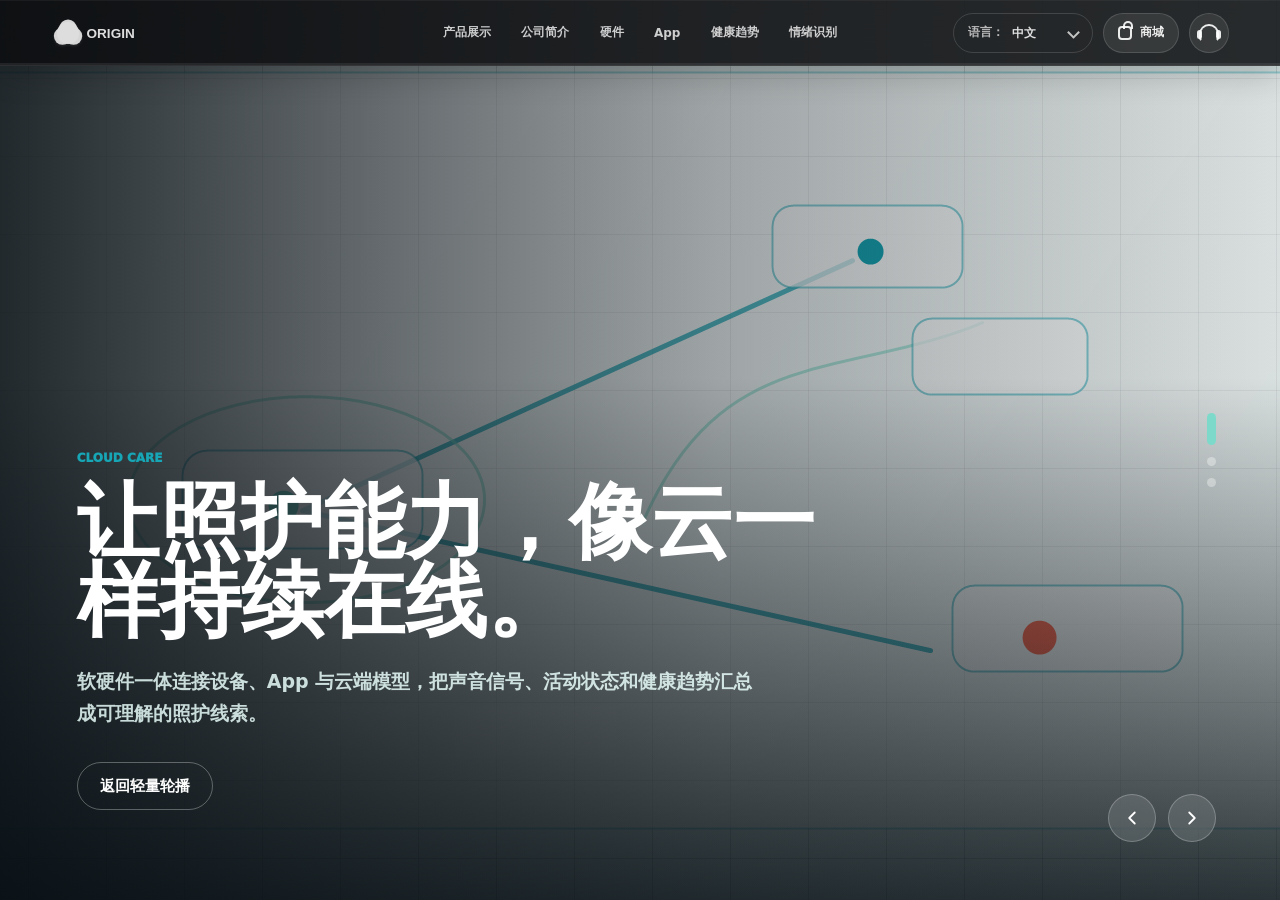
==== brand-stories.html @ 1ee8789a "Update preview homepage design" ====
<!doctype html>
<html lang="zh-CN">
  <head>
    <meta charset="utf-8" />
    <meta name="viewport" content="width=device-width, initial-scale=1" />
    <title>ORIGIN 品牌故事沉浸式轮播</title>
    <link rel="icon" href="./assets/origin-logo-mark.png" />
    <link rel="stylesheet" href="./origin-ai-care.css" />
  </head>
  <body class="immersive-page">
    <header class="site-header" aria-label="官网主导航">
      <a class="brand" href="./index.html" aria-label="ORIGIN 首页">
        <img src="./assets/origin-brand-adaptive.svg" alt="ORIGIN" />
      </a>

      <nav class="main-nav" aria-label="首页内容导航">
        <a href="./index.html#hero">产品展示</a>
        <a href="./index.html#company">公司简介</a>
        <a href="./index.html#hardware">硬件</a>
        <a href="./index.html#app">App</a>
        <a href="./index.html#health">健康趋势</a>
        <a href="./index.html#emotion">情绪识别</a>
      </nav>

      <div class="header-actions">
        <label class="language-select">
          <span>语言：</span>
          <select aria-label="语言切换">
            <option selected>中文</option>
            <option>English</option>
            <option>繁體</option>
          </select>
        </label>
        <a class="shop-link" href="./shop.html">
          <span class="bag-icon" aria-hidden="true"></span>
          商城
        </a>
        <a class="support-link" href="./support.html" aria-label="客服">
          <span class="headset-icon" aria-hidden="true"></span>
        </a>
      </div>

      <div class="scroll-progress" aria-hidden="true">
        <span id="scrollProgress"></span>
      </div>
    </header>

    <main class="immersive-carousel-page">
      <section class="immersive-carousel" aria-label="品牌故事大图沉浸式轮播">
        <div class="immersive-carousel-track" id="immersiveCarouselTrack">
          <article class="immersive-slide" id="cloud">
            <img src="./assets/origin-company-carousel-cloud.png" alt="ORIGIN 云端照护能力大图展示" />
            <div class="immersive-copy">
              <p class="eyebrow">Cloud Care</p>
              <h1>让照护能力，像云一样持续在线。</h1>
              <p>
                软硬件一体连接设备、App 与云端模型，把声音信号、活动状态和健康趋势汇总成可理解的照护线索。
              </p>
              <a class="line-button dark" href="./index.html#company">返回轻量轮播</a>
            </div>
          </article>

          <article class="immersive-slide" id="companion">
            <img src="./assets/origin-company-carousel-companion.png" alt="ORIGIN 长期陪伴场景大图展示" />
            <div class="immersive-copy">
              <p class="eyebrow">Companion</p>
              <h1>把每一次陪伴，沉淀成成长记录。</h1>
              <p>
                从成长阶段、情绪变化到家庭照护节奏，ORIGIN 将碎片化日常整理成更温柔、更可回看的故事。
              </p>
              <a class="line-button dark" href="./index.html#company">返回轻量轮播</a>
            </div>
          </article>

          <article class="immersive-slide" id="geofence">
            <img src="./assets/origin-company-carousel-geofence.png" alt="ORIGIN 电子围栏与位置守护大图展示" />
            <div class="immersive-copy">
              <p class="eyebrow">Location Guard</p>
              <h1>用电子围栏，守住每一次自由活动。</h1>
              <p>
                定位、围栏、状态展示和轨迹记录共同工作，让户外活动不只被看见，也能在需要时被及时提醒。
              </p>
              <a class="line-button dark" href="./index.html#company">返回轻量轮播</a>
            </div>
          </article>
        </div>

        <div class="immersive-carousel-controls" aria-label="沉浸式轮播控制">
          <button type="button" id="immersiveCarouselPrev" aria-label="上一张">
            <svg viewBox="0 0 24 24" aria-hidden="true"><path d="m15 18-6-6 6-6" /></svg>
          </button>
          <button type="button" id="immersiveCarouselNext" aria-label="下一张">
            <svg viewBox="0 0 24 24" aria-hidden="true"><path d="m9 6 6 6-6 6" /></svg>
          </button>
        </div>

        <div class="immersive-carousel-dots" id="immersiveCarouselDots" aria-label="轮播页码"></div>
      </section>
    </main>

    <script>
      const progress = document.getElementById("scrollProgress");
      const siteHeader = document.querySelector(".site-header");
      const immersiveTrack = document.getElementById("immersiveCarouselTrack");
      const immersivePrev = document.getElementById("immersiveCarouselPrev");
      const immersiveNext = document.getElementById("immersiveCarouselNext");
      const immersiveDots = document.getElementById("immersiveCarouselDots");

      const updateProgress = () => {
        const max = document.documentElement.scrollHeight - window.innerHeight;
        const ratio = max > 0 ? window.scrollY / max : 0;
        progress.style.transform = `scaleX(${Math.min(1, Math.max(0, ratio))})`;
        siteHeader.classList.toggle("is-scrolled", window.scrollY > 24);
      };

      window.addEventListener("scroll", updateProgress, { passive: true });
      window.addEventListener("resize", updateProgress);
      updateProgress();

      if (immersiveTrack && immersivePrev && immersiveNext && immersiveDots) {
        const slides = [...immersiveTrack.querySelectorAll(".immersive-slide")];
        let activeSlide = 0;

        const dots = slides.map((slide, index) => {
          const dot = document.createElement("button");
          dot.type = "button";
          dot.setAttribute("aria-label", slide.querySelector("h1").textContent);
          dot.addEventListener("click", () => {
            activeSlide = index;
            updateImmersiveCarousel();
          });
          immersiveDots.appendChild(dot);
          return dot;
        });

        const updateImmersiveCarousel = () => {
          immersiveTrack.style.transform = `translateX(${-activeSlide * 100}%)`;
          dots.forEach((dot, index) => {
            dot.toggleAttribute("aria-current", index === activeSlide);
          });
        };

        immersivePrev.addEventListener("click", () => {
          activeSlide = (activeSlide - 1 + slides.length) % slides.length;
          updateImmersiveCarousel();
        });

        immersiveNext.addEventListener("click", () => {
          activeSlide = (activeSlide + 1) % slides.length;
          updateImmersiveCarousel();
        });

        window.setInterval(() => {
          activeSlide = (activeSlide + 1) % slides.length;
          updateImmersiveCarousel();
        }, 6200);

        updateImmersiveCarousel();
      }
    </script>
  </body>
</html>
---- origin-ai-care.css ----
:root {
  --ink: #11181d;
  --ink-2: #24323a;
  --paper: #f6f7f4;
  --white: #ffffff;
  --mist: #e8f4f2;
  --aqua: #17a6b5;
  --mint: #7ddacb;
  --leaf: #6d8f64;
  --coral: #ff6f57;
  --amber: #efbd5d;
  --line: rgba(17, 24, 29, 0.12);
  --line-strong: rgba(17, 24, 29, 0.2);
  --shadow: 0 26px 80px rgba(14, 24, 29, 0.18);
  --max: 1240px;
  color: var(--ink);
  font-family:
    Inter, "PingFang SC", "Microsoft YaHei", "Noto Sans CJK SC", system-ui,
    -apple-system, BlinkMacSystemFont, "Segoe UI", sans-serif;
}

* {
  box-sizing: border-box;
}

html {
  scroll-behavior: smooth;
}

body {
  background: var(--paper);
  letter-spacing: 0;
  margin: 0;
}

img,
video {
  display: block;
  max-width: 100%;
}

a {
  color: inherit;
  text-decoration: none;
}

button,
select {
  font: inherit;
}

h1,
h2,
h3,
p {
  margin: 0;
}

p,
span,
strong,
a,
b,
label {
  overflow-wrap: anywhere;
}

.site-header {
  align-items: center;
  backdrop-filter: blur(18px) saturate(1.12);
  background: rgba(12, 13, 16, 0.86);
  border-bottom: 1px solid rgba(255, 255, 255, 0.12);
  border-radius: 0;
  box-shadow:
    0 10px 30px rgba(0, 0, 0, 0.18),
    inset 0 1px 0 rgba(255, 255, 255, 0.05);
  display: grid;
  gap: 24px;
  grid-template-columns: minmax(150px, 0.72fr) auto minmax(220px, 0.72fr);
  left: 0;
  min-height: 66px;
  padding: 10px clamp(28px, 4vw, 72px);
  position: fixed;
  right: 0;
  top: 0;
  transition:
    background 420ms cubic-bezier(0.22, 1, 0.36, 1),
    border-color 420ms cubic-bezier(0.22, 1, 0.36, 1),
    box-shadow 420ms cubic-bezier(0.22, 1, 0.36, 1),
    transform 420ms cubic-bezier(0.22, 1, 0.36, 1);
  z-index: 100;
}

.site-header.is-scrolled {
  background: rgba(11, 12, 15, 0.94);
  border-color: rgba(255, 255, 255, 0.16);
  box-shadow:
    0 14px 36px rgba(0, 0, 0, 0.24),
    inset 0 1px 0 rgba(255, 255, 255, 0.07);
}

.brand {
  align-items: center;
  display: flex;
  gap: 12px;
  min-width: 146px;
}

.brand img {
  filter: brightness(0) invert(1);
  height: 32px;
  object-fit: contain;
  opacity: 0.86;
  width: 118px;
}

.main-nav {
  align-items: center;
  display: flex;
  gap: clamp(12px, 1.9vw, 26px);
  justify-content: center;
}

.main-nav a {
  align-items: center;
  border: 1px solid transparent;
  border-radius: 999px;
  color: rgba(255, 255, 255, 0.78);
  display: inline-flex;
  font-size: 12px;
  font-weight: 620;
  justify-content: center;
  min-height: 40px;
  padding: 10px 2px;
  position: relative;
  transform-origin: center;
  transition:
    color 360ms cubic-bezier(0.22, 1, 0.36, 1),
    transform 420ms cubic-bezier(0.22, 1, 0.36, 1),
    background 420ms cubic-bezier(0.22, 1, 0.36, 1);
  white-space: nowrap;
}

.main-nav a::after {
  background: linear-gradient(90deg, transparent, rgba(255, 255, 255, 0.72), rgba(125, 218, 203, 0.86), transparent);
  border-radius: 999px;
  bottom: 2px;
  content: "";
  height: 2px;
  left: 0;
  opacity: 0;
  position: absolute;
  right: 0;
  transform: scaleX(0);
  transform-origin: center;
  transition:
    transform 420ms cubic-bezier(0.22, 1, 0.36, 1) 80ms,
    opacity 300ms ease 80ms;
}

.main-nav a:hover,
.main-nav a:focus-visible {
  background: transparent;
  color: rgba(255, 255, 255, 0.96);
  transform: translateY(-1px) scale(1.04);
}

.main-nav a:hover::after,
.main-nav a:focus-visible::after {
  opacity: 1;
  transform: scaleX(1);
}

.header-actions {
  align-items: center;
  display: flex;
  gap: 10px;
  justify-content: end;
}

.language-select {
  align-items: center;
  border: 1px solid rgba(255, 255, 255, 0.14);
  border-radius: 999px;
  display: flex;
  gap: 8px;
  min-height: 40px;
  padding: 0 30px 0 14px;
  position: relative;
}

.language-select::after {
  border-bottom: 2px solid rgba(255, 255, 255, 0.72);
  border-right: 2px solid rgba(255, 255, 255, 0.72);
  content: "";
  height: 7px;
  pointer-events: none;
  position: absolute;
  right: 14px;
  top: 14px;
  transform: rotate(45deg);
  width: 7px;
}

.language-select span {
  color: rgba(255, 255, 255, 0.68);
  font-size: 12px;
  font-weight: 620;
}

.language-select select {
  appearance: none;
  background: transparent;
  border: 0;
  color: rgba(255, 255, 255, 0.86);
  cursor: pointer;
  font-size: 12px;
  font-weight: 620;
  outline: none;
}

.shop-link,
.support-link {
  align-items: center;
  background: rgba(255, 255, 255, 0.08);
  border: 1px solid rgba(255, 255, 255, 0.14);
  border-radius: 999px;
  color: rgba(255, 255, 255, 0.9);
  display: inline-flex;
  font-size: 12px;
  font-weight: 620;
  gap: 8px;
  justify-content: center;
  min-height: 40px;
  padding: 10px 14px;
  transition:
    transform 360ms cubic-bezier(0.22, 1, 0.36, 1),
    box-shadow 360ms cubic-bezier(0.22, 1, 0.36, 1),
    border-color 360ms cubic-bezier(0.22, 1, 0.36, 1);
}

.support-link {
  background: rgba(255, 255, 255, 0.08);
  border-color: rgba(255, 255, 255, 0.14);
  color: rgba(255, 255, 255, 0.9);
  padding: 0;
  width: 40px;
}

.shop-link:hover,
.support-link:hover,
.shop-link:focus-visible,
.support-link:focus-visible {
  box-shadow: 0 12px 28px rgba(23, 166, 181, 0.18);
  transform: translateY(-1px) scale(1.025);
}

.bag-icon,
.headset-icon {
  display: inline-block;
  position: relative;
}

.bag-icon {
  border: 2px solid currentColor;
  border-radius: 4px;
  height: 14px;
  width: 14px;
}

.bag-icon::before {
  border: 2px solid currentColor;
  border-bottom: 0;
  border-radius: 8px 8px 0 0;
  content: "";
  height: 6px;
  left: 3px;
  position: absolute;
  top: -7px;
  width: 6px;
}

.headset-icon {
  border: 2px solid currentColor;
  border-bottom-color: transparent;
  border-radius: 18px 18px 8px 8px;
  height: 18px;
  width: 20px;
}

.headset-icon::before,
.headset-icon::after {
  background: currentColor;
  border-radius: 4px;
  bottom: 1px;
  content: "";
  height: 9px;
  position: absolute;
  width: 5px;
}

.headset-icon::before {
  left: -4px;
}

.headset-icon::after {
  right: -4px;
}

.scroll-progress {
  background: rgba(255, 255, 255, 0.08);
  bottom: 0;
  height: 2px;
  left: 0;
  overflow: hidden;
  position: absolute;
  right: 0;
}

.scroll-progress span {
  background: linear-gradient(90deg, var(--aqua), var(--mint), var(--coral));
  display: block;
  height: 100%;
  transform: scaleX(0);
  transform-origin: left center;
  width: 100%;
}

.hero-section {
  align-items: end;
  background: #071116;
  color: #fff;
  display: grid;
  min-height: 100svh;
  overflow: hidden;
  padding: 138px 48px 54px;
  position: relative;
}

.hero-media {
  height: 100%;
  inset: 0;
  object-fit: cover;
  opacity: 0.76;
  pointer-events: none;
  position: absolute;
  width: 100%;
}

.hero-shade {
  background:
    linear-gradient(90deg, rgba(5, 13, 18, 0.94), rgba(5, 13, 18, 0.62) 44%, rgba(5, 13, 18, 0.2)),
    linear-gradient(0deg, rgba(5, 13, 18, 0.9), rgba(5, 13, 18, 0.08) 54%);
  inset: 0;
  position: absolute;
}

.tech-grid {
  background:
    linear-gradient(rgba(125, 218, 203, 0.08) 1px, transparent 1px),
    linear-gradient(90deg, rgba(125, 218, 203, 0.08) 1px, transparent 1px);
  background-size: 54px 54px;
  inset: 0;
  mask-image: linear-gradient(90deg, #000, transparent 72%);
  position: absolute;
}

.hero-content {
  max-width: 920px;
  position: relative;
  z-index: 2;
}

.hero-logo-preview {
  height: auto;
  margin-bottom: 26px;
  opacity: 0.94;
  width: min(260px, 48vw);
}

.eyebrow {
  color: var(--aqua);
  font-size: 12px;
  font-weight: 950;
  letter-spacing: 0;
  line-height: 1.2;
  margin-bottom: 18px;
  text-transform: uppercase;
}

.hero-content h1,
.section-copy h2,
.section-head h2 {
  font-size: 68px;
  font-weight: 950;
  letter-spacing: 0;
  line-height: 0.98;
}

.hero-statement-only {
  max-width: 920px;
}

.hero-title {
  display: grid;
  gap: 16px;
}

.hero-title-main,
.hero-title-sub {
  display: block;
}

.hero-title-sub {
  color: rgba(255, 255, 255, 0.9);
  font-size: clamp(42px, 4.8vw, 56px);
  font-weight: 900;
  line-height: 1.04;
  max-width: 820px;
}

.hero-care-elements {
  aspect-ratio: 1;
  position: absolute;
  right: clamp(36px, 8vw, 118px);
  top: 19vh;
  width: min(36vw, 440px);
  z-index: 2;
}

.orbit-device {
  height: 100%;
  position: relative;
  width: 100%;
}

.orbit-ring {
  border: 1px solid rgba(125, 218, 203, 0.34);
  border-radius: 50%;
  inset: 12%;
  position: absolute;
}

.ring-one {
  box-shadow:
    0 0 34px rgba(23, 166, 181, 0.22),
    inset 0 0 34px rgba(23, 166, 181, 0.08);
}

.ring-two {
  border-color: rgba(255, 255, 255, 0.22);
  inset: 27%;
}

.device-core {
  background:
    linear-gradient(145deg, rgba(255, 255, 255, 0.26), rgba(255, 255, 255, 0.04)),
    rgba(6, 17, 20, 0.68);
  border: 1px solid rgba(125, 218, 203, 0.36);
  border-radius: 22px;
  box-shadow: 0 28px 76px rgba(0, 0, 0, 0.34);
  height: 118px;
  left: 50%;
  position: absolute;
  top: 50%;
  transform: translate(-50%, -50%) rotate(-10deg);
  width: 74px;
}

.device-core::before {
  background: var(--mint);
  border-radius: 999px;
  content: "";
  height: 34px;
  left: 50%;
  position: absolute;
  top: 18px;
  transform: translateX(-50%);
  width: 8px;
}

.device-core::after {
  background: rgba(255, 255, 255, 0.78);
  border-radius: 999px;
  bottom: 20px;
  content: "";
  height: 9px;
  left: 50%;
  position: absolute;
  transform: translateX(-50%);
  width: 34px;
}

.signal-dot {
  background: var(--mint);
  border-radius: 50%;
  box-shadow: 0 0 26px rgba(125, 218, 203, 0.68);
  height: 10px;
  position: absolute;
  width: 10px;
}

.dot-a {
  left: 22%;
  top: 26%;
}

.dot-b {
  right: 18%;
  top: 38%;
}

.dot-c {
  bottom: 22%;
  left: 46%;
}

.care-chip {
  backdrop-filter: blur(16px);
  background: rgba(8, 20, 26, 0.58);
  border: 1px solid rgba(125, 218, 203, 0.24);
  border-radius: 8px;
  box-shadow: 0 22px 52px rgba(0, 0, 0, 0.22);
  display: grid;
  gap: 6px;
  min-width: 138px;
  padding: 14px 16px;
  position: absolute;
}

.care-chip span {
  color: rgba(234, 255, 251, 0.68);
  font-size: 12px;
  font-weight: 850;
}

.care-chip strong {
  color: #fff;
  font-size: 18px;
  line-height: 1.1;
}

.chip-voice {
  left: 0;
  top: 14%;
}

.chip-health {
  right: 0;
  top: 50%;
}

.chip-guard {
  bottom: 9%;
  left: 17%;
}

.hero-statement {
  color: rgba(255, 255, 255, 0.86);
  font-size: 22px;
  font-weight: 650;
  line-height: 1.52;
  margin-top: 26px;
  max-width: 720px;
}

.hero-actions,
.button-row,
.section-actions {
  align-items: center;
  display: flex;
  flex-wrap: wrap;
  gap: 12px;
}

.hero-actions {
  margin-top: 34px;
}

.primary-button,
.ghost-button,
.line-button {
  align-items: center;
  border-radius: 999px;
  display: inline-flex;
  font-size: 15px;
  font-weight: 880;
  justify-content: center;
  min-height: 48px;
  padding: 13px 22px;
}

.primary-button {
  background: var(--aqua);
  border: 1px solid var(--aqua);
  color: #061114;
}

.primary-button.light {
  background: var(--ink);
  border-color: var(--ink);
  color: #fff;
}

.ghost-button {
  background: rgba(255, 255, 255, 0.08);
  border: 1px solid rgba(255, 255, 255, 0.26);
  color: #fff;
}

.line-button {
  background: #fff;
  border: 1px solid var(--line-strong);
  color: var(--ink);
}

.line-button.dark {
  background: transparent;
  border-color: rgba(255, 255, 255, 0.3);
  color: #fff;
}

.signal-console {
  background: rgba(9, 22, 28, 0.66);
  border: 1px solid rgba(125, 218, 203, 0.28);
  border-radius: 8px;
  bottom: 58px;
  box-shadow: 0 26px 80px rgba(0, 0, 0, 0.36);
  color: #eafffb;
  display: grid;
  gap: 12px;
  padding: 18px;
  position: absolute;
  right: 48px;
  width: 312px;
  z-index: 2;
}

.console-header,
.console-row {
  align-items: center;
  display: flex;
  justify-content: space-between;
}

.console-header {
  border-bottom: 1px solid rgba(255, 255, 255, 0.14);
  padding-bottom: 12px;
}

.console-header span,
.console-row span {
  color: rgba(234, 255, 251, 0.72);
  font-size: 13px;
  font-weight: 780;
}

.console-header strong {
  color: var(--mint);
  font-size: 14px;
  text-transform: uppercase;
}

.console-row b {
  color: #fff;
  font-size: 15px;
}

.page-band {
  overflow: hidden;
  padding: 112px 48px;
  position: relative;
  scroll-margin-top: 76px;
}

.company-section,
.app-section,
.emotion-section {
  align-items: center;
  display: grid;
  gap: 64px;
  grid-template-columns: minmax(320px, 0.9fr) minmax(420px, 1.1fr);
}

.company-section {
  background: #f5f6f2;
}

.section-copy {
  max-width: 610px;
}

.section-copy p:not(.eyebrow),
.section-head p:not(.eyebrow) {
  color: #536166;
  font-size: 19px;
  font-weight: 560;
  line-height: 1.78;
  margin-top: 24px;
}

.button-row {
  margin-top: 32px;
}

.company-visual {
  background:
    linear-gradient(135deg, rgba(23, 166, 181, 0.14), transparent 44%),
    #ffffff;
  border: 1px solid var(--line);
  border-radius: 8px;
  box-shadow: var(--shadow);
  min-height: 520px;
  overflow: hidden;
  padding: 30px;
  position: relative;
}

.company-carousel {
  display: grid;
  gap: 18px;
}

.company-carousel-viewport {
  border-radius: 8px;
  overflow: hidden;
}

.company-carousel-track {
  display: flex;
  transition: transform 420ms ease;
  will-change: transform;
}

.company-slide {
  display: grid;
  flex: 0 0 100%;
  gap: 18px;
}

.company-slide img {
  aspect-ratio: 16 / 9;
  border: 1px solid rgba(23, 166, 181, 0.18);
  border-radius: 8px;
  object-fit: cover;
  width: 100%;
}

.company-carousel-controls {
  align-items: center;
  display: flex;
  gap: 12px;
  justify-content: center;
}

.company-carousel-controls button {
  align-items: center;
  background: #fff;
  border: 1px solid var(--line);
  border-radius: 999px;
  color: var(--ink);
  cursor: pointer;
  display: inline-flex;
  height: 38px;
  justify-content: center;
  width: 38px;
}

.company-carousel-controls svg {
  fill: none;
  height: 19px;
  stroke: currentColor;
  stroke-linecap: round;
  stroke-linejoin: round;
  stroke-width: 2;
  width: 19px;
}

.company-carousel-dots {
  display: flex;
  gap: 8px;
}

.company-carousel-dots button {
  background: rgba(17, 24, 29, 0.18);
  border: 0;
  border-radius: 999px;
  height: 8px;
  padding: 0;
  transition:
    background 180ms ease,
    width 180ms ease;
  width: 8px;
}

.company-carousel-dots button[aria-current] {
  background: var(--aqua);
  width: 26px;
}

.company-map {
  background:
    linear-gradient(rgba(17, 24, 29, 0.08) 1px, transparent 1px),
    linear-gradient(90deg, rgba(17, 24, 29, 0.08) 1px, transparent 1px),
    linear-gradient(135deg, #edf7f6, #f9fbf7);
  background-size: 46px 46px, 46px 46px, auto;
  border: 1px solid rgba(23, 166, 181, 0.18);
  border-radius: 8px;
  height: 340px;
  position: relative;
}

.map-line {
  background: rgba(23, 166, 181, 0.58);
  height: 2px;
  left: 24%;
  position: absolute;
  top: 52%;
  transform-origin: left center;
  width: 48%;
}

.line-a {
  transform: rotate(-18deg);
}

.line-b {
  transform: rotate(24deg);
}

.line-c {
  left: 44%;
  top: 44%;
  transform: rotate(82deg);
  width: 24%;
}

.map-pin {
  align-items: center;
  background: var(--white);
  border: 1px solid rgba(23, 166, 181, 0.26);
  border-radius: 999px;
  box-shadow: 0 16px 34px rgba(23, 166, 181, 0.18);
  color: #0d6670;
  display: inline-flex;
  font-size: 13px;
  font-weight: 900;
  justify-content: center;
  min-height: 42px;
  padding: 0 16px;
  position: absolute;
}

.pin-core {
  left: 20%;
  top: 44%;
}

.pin-ai {
  left: 64%;
  top: 28%;
}

.pin-cloud {
  left: 58%;
  top: 66%;
}

.pin-care {
  left: 36%;
  top: 18%;
}

.company-notes {
  display: grid;
  gap: 12px;
  grid-template-columns: repeat(3, 1fr);
  margin-top: 18px;
}

.company-notes span {
  background: rgba(17, 24, 29, 0.04);
  border: 1px solid var(--line);
  border-radius: 8px;
  color: #334148;
  font-size: 15px;
  font-weight: 820;
  min-height: 86px;
  padding: 18px;
}

.company-lite-section {
  align-items: stretch;
  display: grid;
  gap: 52px;
  grid-template-columns: 1fr;
}

.company-lite-head {
  display: block;
  margin: 0 auto;
  max-width: var(--max);
  width: 100%;
}

.company-lite-head p:not(.eyebrow) {
  max-width: 900px;
}

.company-lite-carousel {
  background: transparent;
  border: 0;
  box-shadow: none;
  margin: 0 auto;
  max-width: var(--max);
  min-height: 0;
  overflow: visible;
  padding: 0;
  width: 100%;
}

.company-module-label {
  margin-bottom: 24px;
}

.company-module-label span {
  color: var(--aqua);
  display: block;
  font-size: 13px;
  font-weight: 920;
  line-height: 1.2;
  margin-bottom: 10px;
}

.company-module-label strong {
  color: var(--ink);
  display: block;
  font-size: 22px;
  font-weight: 920;
  line-height: 1.32;
}

.company-feature-shell {
  background: #fff;
  border: 1px solid var(--line);
  border-radius: 8px;
  box-shadow: 0 18px 52px rgba(17, 24, 29, 0.08);
  display: grid;
  gap: 28px;
  grid-template-columns: minmax(0, 1fr) 126px;
  padding: 28px;
}

.company-lite-carousel .company-carousel-viewport {
  border-radius: 8px;
  min-width: 0;
}

.company-lite-carousel .company-slide {
  flex: 0 0 100%;
}

.company-feature-slide {
  display: grid;
  gap: 28px;
  grid-template-columns: minmax(0, 2fr) minmax(220px, 0.62fr);
  min-height: 340px;
}

.company-feature-stack {
  display: grid;
  gap: 20px;
  grid-template-rows: 1fr 1fr;
}

.company-feature-card {
  background: #e9eeeb;
  border: 1px solid rgba(17, 24, 29, 0.1);
  border-radius: 8px;
  color: #fff;
  display: block;
  min-height: 160px;
  overflow: hidden;
  position: relative;
}

.company-feature-card::after {
  background:
    linear-gradient(0deg, rgba(5, 10, 13, 0.68), rgba(5, 10, 13, 0) 62%),
    linear-gradient(90deg, rgba(5, 10, 13, 0.32), rgba(5, 10, 13, 0));
  content: "";
  inset: 0;
  position: absolute;
}

.company-feature-card img {
  height: 100%;
  inset: 0;
  object-fit: cover;
  position: absolute;
  transition: transform 520ms cubic-bezier(0.22, 1, 0.36, 1);
  width: 100%;
}

.company-feature-card:hover img,
.company-feature-card:focus-visible img {
  transform: scale(1.035);
}

.company-feature-card > div {
  bottom: 24px;
  display: grid;
  gap: 8px;
  left: 28px;
  max-width: calc(100% - 56px);
  position: absolute;
  right: 28px;
  z-index: 1;
}

.company-feature-card time {
  color: rgba(255, 255, 255, 0.78);
  font-size: 12px;
  font-weight: 850;
}

.company-feature-card h3 {
  color: #fff;
  font-size: 21px;
  font-weight: 920;
  line-height: 1.18;
}

.company-feature-card p {
  color: rgba(255, 255, 255, 0.76);
  font-size: 15px;
  font-weight: 620;
  line-height: 1.55;
}

.company-feature-card-main {
  min-height: 340px;
}

.company-feature-card-main h3 {
  font-size: 31px;
  max-width: 620px;
}

.company-feature-card-main p {
  max-width: 570px;
}

.company-feature-card.is-placeholder {
  align-content: end;
  background:
    linear-gradient(145deg, rgba(125, 218, 203, 0.2), transparent 52%),
    #11181d;
  display: grid;
  padding: 24px;
}

.company-feature-card.is-placeholder::after {
  display: none;
}

.company-feature-card.is-placeholder > div {
  inset: auto;
  max-width: none;
  position: relative;
  right: auto;
}

.company-feature-controls {
  align-content: center;
  align-items: center;
  display: grid;
  gap: 14px;
  justify-items: center;
}

.company-feature-controls span {
  color: #6f7d82;
  font-size: 13px;
  font-weight: 760;
  line-height: 1.4;
  text-align: center;
}

.company-feature-controls .company-carousel-dots {
  margin-top: 2px;
}

.company-daily-block {
  margin-top: 56px;
}

.company-daily-grid {
  display: grid;
  gap: 28px;
  grid-template-columns: repeat(3, minmax(0, 1fr));
}

.company-update-card {
  background: #fff;
  border: 1px solid rgba(17, 24, 29, 0.1);
  border-radius: 8px;
  box-shadow: 0 16px 42px rgba(17, 24, 29, 0.06);
  color: var(--ink);
  display: grid;
  gap: 16px;
  overflow: hidden;
  padding: 14px;
}

.company-update-card img {
  aspect-ratio: 16 / 9;
  border-radius: 6px;
  object-fit: cover;
  width: 100%;
}

.company-update-card > div {
  display: grid;
  gap: 9px;
  padding: 0 4px 8px;
}

.company-update-card time {
  color: var(--aqua);
  font-size: 12px;
  font-weight: 860;
}

.company-update-card h3 {
  color: var(--ink);
  font-size: 21px;
  font-weight: 920;
  line-height: 1.2;
}

.company-update-card p {
  color: #5d6a70;
  font-size: 14px;
  font-weight: 560;
  line-height: 1.58;
}

body.immersive-page {
  background: #071116;
  color: #fff;
}

.immersive-carousel-page {
  min-height: 100svh;
}

.immersive-carousel {
  background: #071116;
  min-height: 100svh;
  overflow: hidden;
  position: relative;
}

.immersive-carousel-track {
  display: flex;
  min-height: 100svh;
  transition: transform 620ms cubic-bezier(0.22, 1, 0.36, 1);
  will-change: transform;
}

.immersive-slide {
  flex: 0 0 100%;
  min-height: 100svh;
  overflow: hidden;
  position: relative;
}

.immersive-slide::after {
  background:
    linear-gradient(90deg, rgba(5, 13, 18, 0.88), rgba(5, 13, 18, 0.34) 56%, rgba(5, 13, 18, 0.08)),
    linear-gradient(0deg, rgba(5, 13, 18, 0.82), rgba(5, 13, 18, 0.04) 58%);
  content: "";
  inset: 0;
  position: absolute;
}

.immersive-slide img {
  height: 100%;
  inset: 0;
  object-fit: cover;
  position: absolute;
  width: 100%;
}

.immersive-copy {
  bottom: clamp(70px, 10vh, 118px);
  left: clamp(28px, 6vw, 96px);
  max-width: 760px;
  position: absolute;
  z-index: 2;
}

.immersive-copy h1 {
  font-size: clamp(46px, 6.4vw, 92px);
  font-weight: 950;
  letter-spacing: 0;
  line-height: 0.96;
  max-width: 860px;
}

.immersive-copy p:not(.eyebrow) {
  color: rgba(234, 255, 251, 0.84);
  font-size: 19px;
  font-weight: 620;
  line-height: 1.72;
  margin-top: 24px;
  max-width: 690px;
}

.immersive-copy .line-button {
  margin-top: 32px;
}

.immersive-carousel-controls {
  bottom: clamp(34px, 5vw, 58px);
  display: flex;
  gap: 12px;
  position: absolute;
  right: clamp(24px, 5vw, 76px);
  z-index: 3;
}

.immersive-carousel-controls button {
  align-items: center;
  backdrop-filter: blur(16px);
  background: rgba(255, 255, 255, 0.12);
  border: 1px solid rgba(255, 255, 255, 0.24);
  border-radius: 999px;
  color: #fff;
  cursor: pointer;
  display: inline-flex;
  height: 48px;
  justify-content: center;
  transition:
    background 260ms ease,
    transform 260ms ease;
  width: 48px;
}

.immersive-carousel-controls button:hover,
.immersive-carousel-controls button:focus-visible {
  background: rgba(255, 255, 255, 0.2);
  transform: translateY(-1px);
}

.immersive-carousel-controls svg {
  fill: none;
  height: 22px;
  stroke: currentColor;
  stroke-linecap: round;
  stroke-linejoin: round;
  stroke-width: 2;
  width: 22px;
}

.immersive-carousel-dots {
  display: grid;
  gap: 12px;
  position: absolute;
  right: clamp(24px, 5vw, 76px);
  top: 50%;
  transform: translateY(-50%);
  z-index: 3;
}

.immersive-carousel-dots button {
  background: rgba(255, 255, 255, 0.34);
  border: 0;
  border-radius: 999px;
  height: 9px;
  padding: 0;
  transition:
    background 240ms ease,
    height 240ms ease;
  width: 9px;
}

.immersive-carousel-dots button[aria-current] {
  background: var(--mint);
  height: 32px;
}

.hardware-section {
  background: #10181f;
  color: #fff;
}

.section-head {
  margin: 0 auto 48px;
  max-width: var(--max);
}

.hardware-stage {
  display: grid;
  gap: 16px;
  grid-template-columns: minmax(0, 1fr) 360px;
  margin: 0 auto;
  max-width: var(--max);
}

.hardware-stage video,
.trend-video video {
  background: #000;
  border-radius: 8px;
  height: 100%;
  object-fit: cover;
  width: 100%;
}

.hardware-stage video {
  min-height: 560px;
}

.hardware-overlay {
  display: grid;
  gap: 12px;
}

.hardware-overlay article {
  background: rgba(255, 255, 255, 0.08);
  border: 1px solid rgba(255, 255, 255, 0.13);
  border-radius: 8px;
  display: grid;
  gap: 10px;
  min-height: 174px;
  padding: 22px;
}

.hardware-overlay span {
  color: var(--mint);
  font-size: 13px;
  font-weight: 950;
}

.hardware-overlay strong {
  color: #fff;
  font-size: 25px;
  line-height: 1.15;
}

.hardware-overlay p {
  color: rgba(255, 255, 255, 0.7);
  font-size: 15px;
  line-height: 1.62;
}

.swatches {
  display: flex;
  gap: 10px;
}

.swatch {
  border: 2px solid rgba(255, 255, 255, 0.6);
  border-radius: 999px;
  display: inline-block;
  height: 28px;
  width: 28px;
}

.swatch.mint {
  background: #79decf;
}

.swatch.graphite {
  background: #22292e;
}

.swatch.coral {
  background: #ff6f57;
}

.swatch.sand {
  background: #c7b89b;
}

.section-actions {
  margin: 28px auto 0;
  max-width: var(--max);
}

.app-section {
  background: #ffffff;
}

.app-shell {
  min-height: 610px;
  position: relative;
}

.phone {
  background: #f9fbf7;
  border: 10px solid var(--ink);
  border-radius: 34px;
  box-shadow: var(--shadow);
  display: grid;
  gap: 16px;
  padding: 24px 18px;
  position: absolute;
}

.phone-main {
  left: 10%;
  min-height: 560px;
  top: 0;
  width: 310px;
  z-index: 2;
}

.phone-side {
  background: #eef7f5;
  min-height: 420px;
  right: 8%;
  top: 86px;
  width: 250px;
}

.phone-top {
  background: var(--ink);
  border-radius: 999px;
  height: 20px;
  justify-self: center;
  width: 82px;
}

.phone strong {
  font-size: 28px;
  line-height: 1.1;
}

.app-card {
  background: #fff;
  border: 1px solid var(--line);
  border-radius: 8px;
  display: grid;
  gap: 8px;
  padding: 18px;
}

.app-card.calm {
  background: var(--mist);
}

.app-card span,
.trend-cards span,
.emotion-card span {
  color: #5d7077;
  font-size: 13px;
  font-weight: 880;
}

.app-card b {
  font-size: 22px;
}

.app-chart {
  align-items: end;
  background: #fff;
  border: 1px solid var(--line);
  border-radius: 8px;
  display: flex;
  gap: 10px;
  height: 140px;
  padding: 18px;
}

.app-chart i {
  background: var(--aqua);
  border-radius: 999px 999px 0 0;
  flex: 1;
}

.app-chart i:nth-child(1) {
  height: 40%;
}

.app-chart i:nth-child(2) {
  background: var(--mint);
  height: 62%;
}

.app-chart i:nth-child(3) {
  background: var(--leaf);
  height: 54%;
}

.app-chart i:nth-child(4) {
  background: var(--coral);
  height: 72%;
}

.app-chart i:nth-child(5) {
  background: var(--amber);
  height: 48%;
}

.scenario-list {
  display: grid;
  gap: 12px;
}

.scenario-list span {
  background: #fff;
  border: 1px solid var(--line);
  border-radius: 8px;
  font-weight: 820;
  padding: 14px;
}

.health-section {
  background: #edf4f1;
}

.centered {
  text-align: center;
}

.centered h2,
.centered p {
  margin-left: auto;
  margin-right: auto;
  max-width: 880px;
}

.health-layout {
  display: grid;
  gap: 18px;
  grid-template-columns: minmax(0, 1.1fr) minmax(320px, 0.9fr);
  margin: 0 auto;
  max-width: var(--max);
}

.trend-video {
  border-radius: 8px;
  box-shadow: var(--shadow);
  min-height: 570px;
  overflow: hidden;
}

.trend-cards {
  display: grid;
  gap: 12px;
}

.trend-cards article {
  background: #fff;
  border: 1px solid var(--line);
  border-radius: 8px;
  display: grid;
  gap: 12px;
  min-height: 176px;
  padding: 22px;
}

.trend-cards strong {
  color: var(--ink);
  font-size: 30px;
  line-height: 1.05;
}

.trend-cards p {
  color: #5b686d;
  font-size: 15px;
  line-height: 1.55;
}

.mini-line {
  background:
    linear-gradient(90deg, transparent 0 9%, var(--aqua) 9% 13%, transparent 13% 31%, var(--aqua) 31% 35%, transparent 35% 55%, var(--aqua) 55% 59%, transparent 59%),
    linear-gradient(180deg, transparent 0 47%, rgba(17, 24, 29, 0.14) 47% 50%, transparent 50%);
  border-radius: 999px;
  height: 42px;
}

.mini-line.wave {
  background:
    linear-gradient(90deg, transparent 0 16%, var(--leaf) 16% 20%, transparent 20% 42%, var(--leaf) 42% 46%, transparent 46% 70%, var(--leaf) 70% 74%, transparent 74%),
    linear-gradient(180deg, transparent 0 52%, rgba(17, 24, 29, 0.14) 52% 55%, transparent 55%);
}

.mini-line.flat {
  background:
    linear-gradient(90deg, transparent 0 20%, var(--coral) 20% 24%, transparent 24% 50%, var(--coral) 50% 54%, transparent 54% 80%, var(--coral) 80% 84%, transparent 84%),
    linear-gradient(180deg, transparent 0 50%, rgba(17, 24, 29, 0.14) 50% 53%, transparent 53%);
}

.emotion-section {
  background:
    linear-gradient(135deg, rgba(255, 111, 87, 0.16), transparent 42%),
    #fff9f1;
}

.emotion-board {
  display: grid;
  gap: 14px;
  grid-template-columns: repeat(3, 1fr);
}

.emotion-card {
  border: 1px solid var(--line);
  border-radius: 8px;
  display: grid;
  min-height: 330px;
  padding: 24px;
}

.emotion-card.relaxed {
  background: #eaf7f3;
}

.emotion-card.playful {
  background: #fff0df;
}

.emotion-card.quiet {
  background: #f2f0fb;
}

.emotion-card strong {
  align-self: end;
  font-size: 46px;
  line-height: 1;
}

.emotion-card p {
  color: #556267;
  font-size: 16px;
  line-height: 1.65;
}

.service-section {
  background: #fff;
  border-top: 1px solid rgba(17, 24, 29, 0.08);
  padding: 44px 48px 26px;
}

.breadcrumb-row {
  align-items: center;
  border-bottom: 1px solid rgba(17, 24, 29, 0.08);
  color: #657278;
  display: flex;
  flex-wrap: wrap;
  gap: 10px;
  margin: 0 auto 36px;
  max-width: var(--max);
  min-height: 54px;
  padding-bottom: 18px;
}

.breadcrumb-row img {
  height: 26px;
  object-fit: contain;
  width: 94px;
}

.breadcrumb-row a {
  color: #334148;
  font-size: 14px;
  font-weight: 780;
}

.service-grid {
  display: grid;
  gap: 32px;
  grid-template-columns: repeat(4, 1fr);
  margin: 0 auto;
  max-width: var(--max);
}

.service-grid article {
  display: grid;
  gap: 12px;
  justify-items: start;
}

.service-grid h3 {
  color: var(--ink);
  font-size: 16px;
  line-height: 1.2;
  margin-bottom: 8px;
}

.service-grid a,
.service-grid p {
  color: #68757b;
  font-size: 14px;
  line-height: 1.45;
}

.contact-card {
  border-left: 1px solid rgba(17, 24, 29, 0.1);
  padding-left: 28px;
}

.site-footer {
  align-items: center;
  border-top: 1px solid rgba(17, 24, 29, 0.08);
  color: #8a9498;
  display: flex;
  gap: 24px;
  justify-content: space-between;
  margin: 42px auto 0;
  max-width: var(--max);
  padding-top: 20px;
}

.site-footer p {
  font-size: 13px;
  line-height: 1.6;
}

.site-footer a {
  align-items: center;
  background: #b9c0c3;
  border-radius: 8px;
  color: #fff;
  display: inline-flex;
  font-size: 12px;
  font-weight: 950;
  height: 46px;
  justify-content: center;
  min-width: 54px;
  padding: 0 12px;
}

.paw-top {
  align-items: center;
  background:
    linear-gradient(145deg, rgba(255, 255, 255, 0.18), transparent 44%),
    rgba(16, 23, 28, 0.78);
  border: 1px solid rgba(255, 255, 255, 0.28);
  border-radius: 10px;
  bottom: 28px;
  box-shadow:
    0 18px 46px rgba(17, 24, 29, 0.28),
    inset 0 1px 0 rgba(255, 255, 255, 0.22);
  color: #d7dddf;
  display: grid;
  gap: 4px;
  height: 62px;
  justify-items: center;
  padding: 8px;
  position: fixed;
  right: 28px;
  width: 58px;
  z-index: 90;
}

.paw-top:hover {
  background:
    linear-gradient(145deg, rgba(255, 255, 255, 0.22), transparent 44%),
    rgba(10, 86, 94, 0.88);
  color: #f2f6f7;
}

.paw-top b {
  color: rgba(255, 255, 255, 0.78);
  font-size: 10px;
  font-weight: 950;
  letter-spacing: 0;
  line-height: 1;
}

.paw-print {
  height: 38px;
  position: relative;
  width: 42px;
}

.paw-print::before {
  background:
    radial-gradient(circle at 28% 26%, rgba(255, 255, 255, 0.72) 0 2px, transparent 3px),
    radial-gradient(circle at 66% 34%, rgba(255, 255, 255, 0.5) 0 1.5px, transparent 2.5px),
    currentColor;
  border-radius: 54% 54% 44% 44%;
  bottom: 0;
  content: "";
  height: 22px;
  left: 9px;
  position: absolute;
  width: 24px;
}

.paw-print i {
  background:
    radial-gradient(circle at 40% 30%, rgba(255, 255, 255, 0.64) 0 1.5px, transparent 2.5px),
    currentColor;
  border-radius: 48% 52% 50% 50%;
  display: block;
  height: 13px;
  position: absolute;
  width: 11px;
}

.paw-print i:nth-child(1) {
  left: 2px;
  top: 14px;
  transform: rotate(-24deg);
}

.paw-print i:nth-child(2) {
  left: 10px;
  top: 2px;
  transform: rotate(-8deg);
}

.paw-print i:nth-child(3) {
  right: 10px;
  top: 2px;
  transform: rotate(8deg);
}

.paw-print i:nth-child(4) {
  right: 2px;
  top: 14px;
  transform: rotate(24deg);
}

@media (max-width: 1180px) {
  .site-header {
    gap: 16px;
    grid-template-columns: auto minmax(0, 1fr) auto;
    left: 0;
    padding: 6px 22px;
    right: 0;
    top: 0;
  }

  .brand {
    min-width: 0;
  }

  .main-nav {
    justify-content: start;
    overflow-x: auto;
    padding-bottom: 2px;
    scrollbar-width: none;
  }

  .main-nav::-webkit-scrollbar {
    display: none;
  }

  .header-actions {
    justify-content: end;
  }

  .hero-section {
    padding-top: 72px;
  }

  .signal-console {
    bottom: 34px;
    left: 48px;
    right: auto;
  }

  .hero-care-elements {
    opacity: 0.9;
    right: 34px;
    top: 22vh;
    width: min(42vw, 360px);
  }

  .company-section,
  .app-section,
  .emotion-section,
  .hardware-stage,
  .health-layout,
  .service-grid {
    grid-template-columns: 1fr;
  }

  .company-visual {
    min-height: 460px;
  }

  .company-lite-carousel {
    min-height: 0;
  }

  .company-feature-shell {
    grid-template-columns: 1fr;
  }

  .company-feature-slide {
    grid-template-columns: 1fr;
  }

  .company-feature-stack {
    grid-template-columns: repeat(2, minmax(0, 1fr));
    grid-template-rows: auto;
  }

  .company-feature-card-main {
    min-height: 360px;
  }

  .company-feature-card {
    min-height: 210px;
  }

  .company-feature-controls {
    display: flex;
    justify-content: center;
  }

  .company-daily-grid {
    grid-template-columns: repeat(2, minmax(0, 1fr));
  }

  .hardware-stage video,
  .trend-video {
    min-height: 440px;
  }

  .app-shell {
    min-height: 640px;
  }

  .emotion-board {
    grid-template-columns: 1fr;
  }

  .emotion-card {
    min-height: 220px;
  }

  .contact-card {
    border-left: 0;
    border-top: 1px solid rgba(17, 24, 29, 0.1);
    padding-left: 0;
    padding-top: 24px;
  }
}

@media (max-width: 720px) {
  .site-header {
    gap: 6px 14px;
    grid-template-columns: auto 1fr;
    padding: 8px 16px 6px;
  }

  .brand img {
    height: 26px;
    width: 96px;
  }

  .main-nav {
    grid-column: 1 / -1;
    margin: 0 -16px;
    order: 3;
    padding: 0 16px 4px;
  }

  .header-actions {
    align-items: center;
    display: flex;
    gap: 8px;
    justify-content: end;
  }

  .language-select {
    min-width: 0;
  }

  .hero-section,
  .page-band,
  .service-section {
    padding-left: 20px;
    padding-right: 20px;
  }

  .hero-section {
    min-height: 780px;
    padding-bottom: 92px;
  }

  .hero-content h1,
  .section-copy h2,
  .section-head h2 {
    font-size: 42px;
    line-height: 1.02;
  }

  .hero-title {
    gap: 10px;
  }

  .hero-title-sub {
    font-size: 30px;
    line-height: 1.12;
  }

  .hero-logo-preview {
    margin-bottom: 20px;
    width: min(210px, 62vw);
  }

  .hero-statement,
  .section-copy p:not(.eyebrow),
  .section-head p:not(.eyebrow) {
    font-size: 17px;
  }

  .signal-console {
    bottom: 28px;
    left: 20px;
    right: 20px;
    width: auto;
  }

  .hero-care-elements {
    right: 50%;
    top: 118px;
    transform: translateX(50%);
    width: min(72vw, 280px);
  }

  .care-chip {
    min-width: 104px;
    padding: 10px 12px;
  }

  .care-chip span {
    font-size: 11px;
  }

  .care-chip strong {
    font-size: 15px;
  }

  .company-notes {
    grid-template-columns: 1fr;
  }

  .company-module-label {
    margin-bottom: 18px;
  }

  .company-module-label strong {
    font-size: 19px;
  }

  .company-feature-shell {
    gap: 18px;
    padding: 16px;
  }

  .company-feature-slide,
  .company-feature-stack,
  .company-daily-grid {
    grid-template-columns: 1fr;
  }

  .company-feature-slide,
  .company-feature-stack {
    gap: 16px;
  }

  .company-feature-card-main {
    min-height: 310px;
  }

  .company-feature-card {
    min-height: 190px;
  }

  .company-feature-card > div {
    bottom: 18px;
    left: 18px;
    max-width: calc(100% - 36px);
    right: 18px;
  }

  .company-feature-card h3,
  .company-update-card h3 {
    font-size: 19px;
  }

  .company-feature-card-main h3 {
    font-size: 26px;
  }

  .company-feature-card p,
  .company-update-card p {
    font-size: 14px;
  }

  .company-feature-controls {
    justify-content: start;
  }

  .company-update-card {
    min-height: 0;
  }

  .company-map {
    height: 300px;
  }

  .immersive-copy {
    bottom: 142px;
    left: 20px;
    right: 20px;
  }

  .immersive-copy h1 {
    font-size: 42px;
    line-height: 1.02;
  }

  .immersive-copy p:not(.eyebrow) {
    font-size: 16px;
    line-height: 1.62;
  }

  .immersive-carousel-controls {
    bottom: 72px;
    left: 20px;
    right: auto;
  }

  .immersive-carousel-dots {
    bottom: 32px;
    display: flex;
    left: 20px;
    right: auto;
    top: auto;
    transform: none;
  }

  .immersive-carousel-dots button[aria-current] {
    height: 9px;
    width: 32px;
  }

  .hardware-overlay article,
  .trend-cards article {
    min-height: 150px;
  }

  .phone-main {
    left: 0;
    width: 280px;
  }

  .phone-side {
    right: 0;
    top: 170px;
    width: 220px;
  }

  .app-shell {
    min-height: 680px;
  }

  .service-grid {
    gap: 26px;
  }

  .site-footer {
    align-items: start;
    display: grid;
  }
}
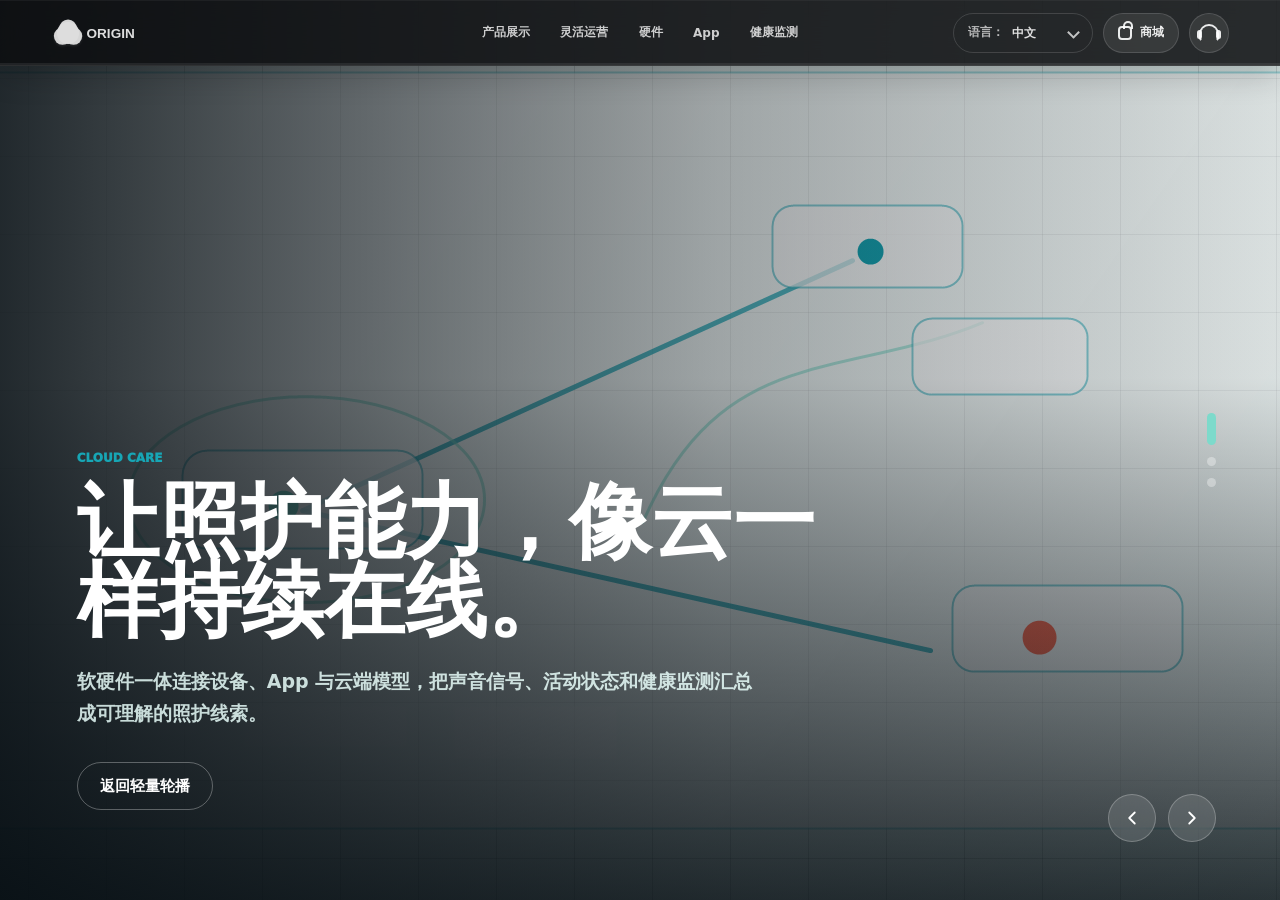
==== commit d59913fb: "Fix language dropdown contrast" ====
--- a/brand-stories.html
+++ b/brand-stories.html
@@ -5,7 +5,7 @@
     <meta name="viewport" content="width=device-width, initial-scale=1" />
     <title>ORIGIN 品牌故事沉浸式轮播</title>
     <link rel="icon" href="./assets/origin-logo-mark.png" />
-    <link rel="stylesheet" href="./origin-ai-care.css" />
+    <link rel="stylesheet" href="./origin-ai-care.css?v=20260622-1" />
   </head>
   <body class="immersive-page">
     <header class="site-header" aria-label="官网主导航">
@@ -15,11 +15,10 @@
 
       <nav class="main-nav" aria-label="首页内容导航">
         <a href="./index.html#hero">产品展示</a>
-        <a href="./index.html#company">公司简介</a>
+        <a href="./index.html#company">灵活运营</a>
         <a href="./index.html#hardware">硬件</a>
         <a href="./index.html#app">App</a>
-        <a href="./index.html#health">健康趋势</a>
-        <a href="./index.html#emotion">情绪识别</a>
+        <a href="./index.html#health">健康监测</a>
       </nav>
 
       <div class="header-actions">
@@ -54,7 +53,7 @@
               <p class="eyebrow">Cloud Care</p>
               <h1>让照护能力，像云一样持续在线。</h1>
               <p>
-                软硬件一体连接设备、App 与云端模型，把声音信号、活动状态和健康趋势汇总成可理解的照护线索。
+                软硬件一体连接设备、App 与云端模型，把声音信号、活动状态和健康监测汇总成可理解的照护线索。
               </p>
               <a class="line-button dark" href="./index.html#company">返回轻量轮播</a>
             </div>
--- a/origin-ai-care.css
+++ b/origin-ai-care.css
@@ -77,6 +77,7 @@
   display: grid;
   gap: 24px;
   grid-template-columns: minmax(150px, 0.72fr) auto minmax(220px, 0.72fr);
+  height: 66px;
   left: 0;
   min-height: 66px;
   padding: 10px clamp(28px, 4vw, 72px);
@@ -219,6 +220,16 @@
   outline: none;
 }
 
+.language-select select option {
+  background: #111214;
+  color: #f5f7f7;
+}
+
+.language-select select option:checked {
+  background: #243238;
+  color: #ffffff;
+}
+
 .shop-link,
 .support-link {
   align-items: center;
@@ -674,8 +685,7 @@
 }
 
 .company-section,
-.app-section,
-.emotion-section {
+.app-section {
   align-items: center;
   display: grid;
   gap: 64px;
@@ -1452,8 +1462,8 @@
 }
 
 .app-card span,
-.trend-cards span,
-.emotion-card span {
+.app-feature-card span,
+.trend-cards span {
   color: #5d7077;
   font-size: 13px;
   font-weight: 880;
@@ -1517,6 +1527,50 @@
   padding: 14px;
 }
 
+.app-feature-board {
+  display: grid;
+  gap: 14px;
+  grid-template-columns: repeat(3, minmax(0, 1fr));
+  margin-top: 28px;
+}
+
+.app-feature-card {
+  border: 1px solid var(--line);
+  border-radius: 8px;
+  display: grid;
+  gap: 12px;
+  min-height: 190px;
+  padding: 22px;
+}
+
+.app-feature-card.status {
+  background: #eaf7f3;
+}
+
+.app-feature-card.growth {
+  background: #fff0df;
+}
+
+.app-feature-card.emotion {
+  background: #f2f0fb;
+}
+
+.app-feature-card strong {
+  color: var(--ink);
+  font-size: 28px;
+  line-height: 1.1;
+}
+
+.app-feature-card p {
+  color: #556267;
+  font-size: 15px;
+  line-height: 1.65;
+}
+
+.app-copy .primary-button {
+  margin-top: 28px;
+}
+
 .health-section {
   background: #edf4f1;
 }
@@ -1592,50 +1646,6 @@
   background:
     linear-gradient(90deg, transparent 0 20%, var(--coral) 20% 24%, transparent 24% 50%, var(--coral) 50% 54%, transparent 54% 80%, var(--coral) 80% 84%, transparent 84%),
     linear-gradient(180deg, transparent 0 50%, rgba(17, 24, 29, 0.14) 50% 53%, transparent 53%);
-}
-
-.emotion-section {
-  background:
-    linear-gradient(135deg, rgba(255, 111, 87, 0.16), transparent 42%),
-    #fff9f1;
-}
-
-.emotion-board {
-  display: grid;
-  gap: 14px;
-  grid-template-columns: repeat(3, 1fr);
-}
-
-.emotion-card {
-  border: 1px solid var(--line);
-  border-radius: 8px;
-  display: grid;
-  min-height: 330px;
-  padding: 24px;
-}
-
-.emotion-card.relaxed {
-  background: #eaf7f3;
-}
-
-.emotion-card.playful {
-  background: #fff0df;
-}
-
-.emotion-card.quiet {
-  background: #f2f0fb;
-}
-
-.emotion-card strong {
-  align-self: end;
-  font-size: 46px;
-  line-height: 1;
-}
-
-.emotion-card p {
-  color: #556267;
-  font-size: 16px;
-  line-height: 1.65;
 }
 
 .service-section {
@@ -1874,7 +1884,6 @@
 
   .company-section,
   .app-section,
-  .emotion-section,
   .hardware-stage,
   .health-layout,
   .service-grid {
@@ -1928,11 +1937,11 @@
     min-height: 640px;
   }
 
-  .emotion-board {
+  .app-feature-board {
     grid-template-columns: 1fr;
   }
 
-  .emotion-card {
+  .app-feature-card {
     min-height: 220px;
   }
 
